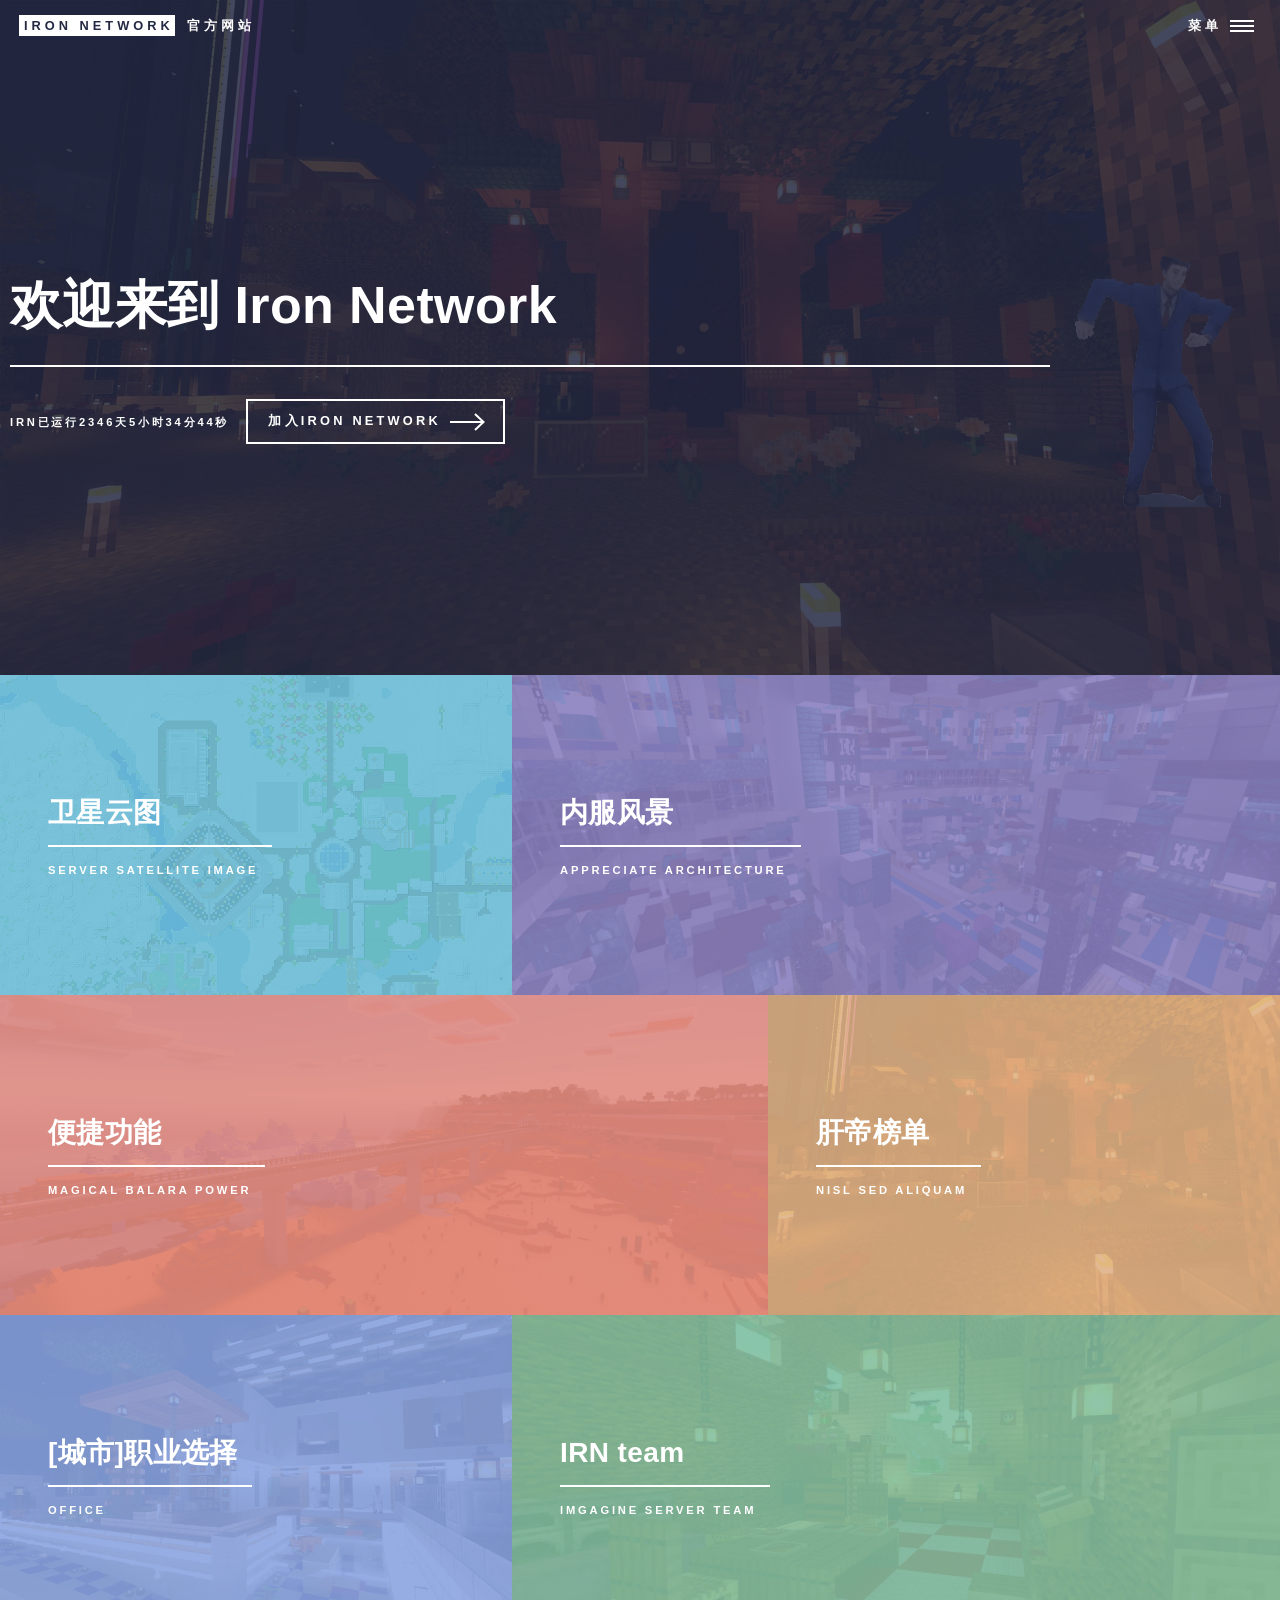
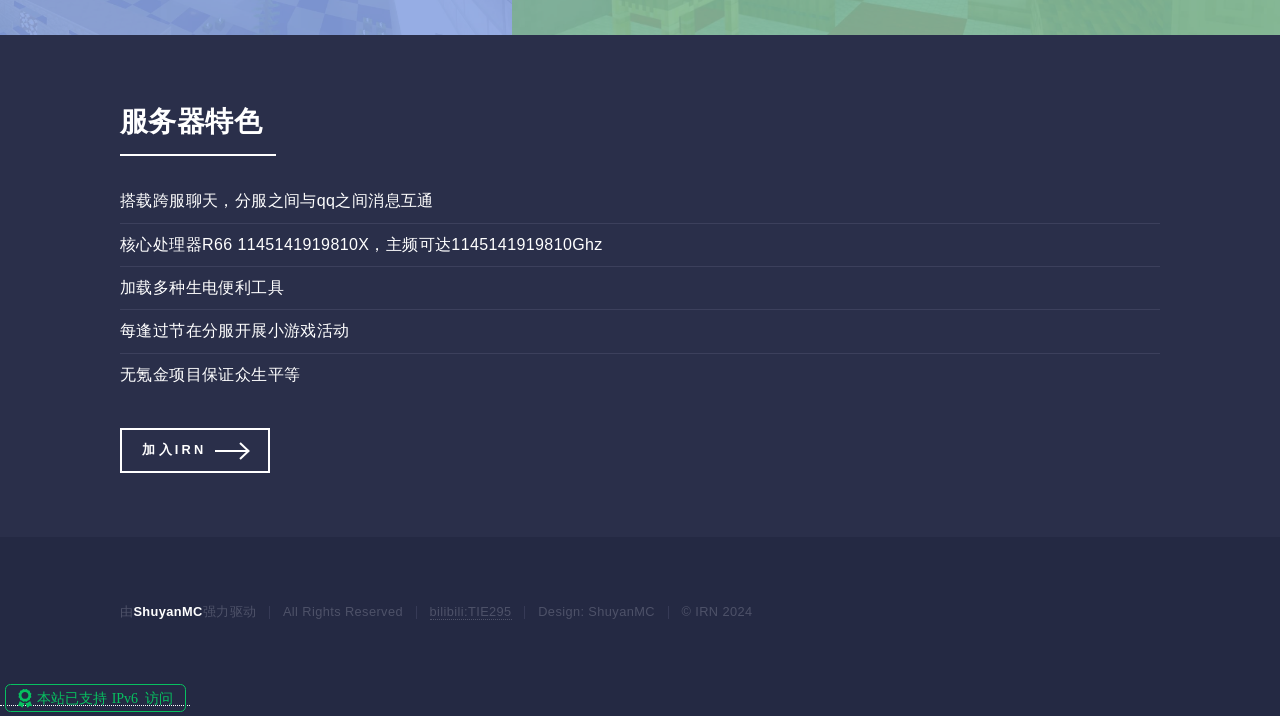
==== index.html @ 26871b65 "amns amns" ====
<!DOCTYPE HTML>
<!--
	Forty by HTML5 UP
	html5up.net | @ajlkn
	Free for personal and commercial use under the CCA 3.0 license (html5up.net/license)
-->
<html>
	<head>
			<title>IRON NETWORK | 官方网站</title>
			<meta charset="utf-8" />
			<meta name="keywords" content="喵喵喵,">
			<meta name="viewport" content="width=device-width, initial-scale=1, user-scalable=no" />
			<link rel="stylesheet" href="ty.css" />
		

		</head>
	<body class="is-preload">

		<!-- Wrapper -->
			<div id="wrapper">

				<!-- Header -->
					<header id="header" class="alt">
						<a href="index.html" class="logo"><strong>Iron Network</strong> <span> 官方网站</span></a>
						<nav>
							<a href="#menu">菜单</a>
						</nav>
					</header>

				<!-- Menu -->
					<nav id="menu">
						<ul class="links">
							<li><a href="index.html">首页</a></li>
							<li><a href="team.html">IR team</a></li>
							<li><a href="function.html">便捷功能</a></li>
							<li><a href="404.html">最新动态</a></li>
							<li><a href="cbd.html">成步堂的表情包库</a></li>
						</ul>
						<ul class="actions stacked">
							<li><a href="https://qm.qq.com/q/AOsXL2hWg2" class="button primary fit">加入玩家交流群</a></li>
						</ul>
					</nav>

				<!-- Banner -->
					<section id="banner" class="major">
						<div class="inner">
							<span class="image">
								<img src="images/pic07.jpg" alt="" />
							</span>
							<header class="major">
								<h1>欢迎来到 Iron Network </h1>
							</header>
							<div class="content">
								<p id="h1"></p>
								<ul class="actions ">
									<li><a href="#two" class="button next scrolly">加入Iron Network</a></li>
									
								</ul>
							</div>
						</div>
					<img src="6666.GIF" alt="" />
					</section>
					<script>
					window.onload=function starttime(){
					        time(h1,'2020/7/4');   
					        ptimer = setTimeout(starttime,1000); 
					}
					    function time(obj,futimg){
					        var nowtime = new Date().getTime(); 
					        var futruetime =  new Date(futimg).getTime(); 
					        var msec = nowtime-futruetime; 
					        var time = (msec/1000);  
					        var day = parseInt(time/86400); 
					        var hour = parseInt(time/3600)-24*day;    
					        var minute = parseInt(time%3600/60); 
					        var second = parseInt(time%60); 
					        obj.innerHTML="IRN已运行"+day+"天"+hour+"小时"+minute+"分"+second+"秒"+""
					}
					</script>

				<!-- Main -->
					<div id="main">

						<!-- One -->
							<section id="one" class="tiles">
								<article>
									<span class="image">
										<img src="images/pic01.png" alt="" />
									</span>
									<header class="major">
										<h3><a href="yun.png" class="link">卫星云图</a></h3>
										<p>Server satellite image</p>
									</header>
								</article>
								<article>
									<span class="image">
										<img src="images/pic28.png" alt="" />
									</span>
									<header class="major">
										<h3><a href="pic.html" class="link">内服风景</a></h3>
										<p>Appreciate architecture</p>
									</header>
								</article>
								<article>
									<span class="image">
										<img src="images/pic37.png" alt="" />
									</span>
									<header class="major">
										<h3><a href="function.html" class="link">便捷功能</a></h3>
										<p>Magical balara power</p>
									</header>
								</article>
								<article>
									<span class="image">
										<img src="./images/pic07.jpg" alt="" />
									</span>
									<header class="major">
										<h3><a href="list-w-1.html" class="link">肝帝榜单</a></h3>
										<p>Nisl sed aliquam</p>
									</header>
								</article>
								<article>
									<span class="image">
										<img src="images/pic05.jpg" alt="" />
									</span>
									<header class="major">
										<h3><a href="jobs.html" class="link">[城市]职业选择</a></h3>
										<p>office</p>
									</header>
								</article>
								<article>
									<span class="image">
										<img src="images/pic02.jpg" alt="" />
									</span>
									<header class="major">
										<h3><a href="team.html" class="link">IRN team</a></h3>
										<p>imgagine server team</p>
									</header>
								</article>
							</section>

						<!-- Two -->
							<section id="two">
								<div class="inner">
									<header class="major">
										<h2>服务器特色</h2>
									</header>
									<ul class="alt">
										<li>搭载跨服聊天，分服之间与qq之间消息互通</li>
										<li>核心处理器R66 1145141919810X，主频可达1145141919810Ghz</li>
										<li>加载多种生电便利工具</li>
										<li>每逢过节在分服开展小游戏活动</li>
										<li>无氪金项目保证众生平等</li>
									</ul>
									<ul class="actions">
										<li><a href="jiao.html" class="button next">加入IRN</a></li>
									</ul>
								</div>
							</section>

					</div>

				<!-- Contact -->
					<footer id="footer">
						<div class="inner">
							<ul class="copyright">
								<li>由<strong>ShuyanMC</strong>强力驱动</li><li>All Rights Reserved</li><li><a href="https://space.bilibili.com/3461577940404347?spm_id_from=333.337.0.0">bilibili:TIE295</a></li><li>Design: ShuyanMC</li><li>&copy; IRN 2024</li>
							</ul>
						</div>
					</footer>

			</div>
<a href="https://ipw.cn/ipv6webcheck/?site=cn.hk.zream1.hayfrp.ink" title="本站支持IPv6访问" target='_blank'><img style='display:inline-block;vertical-align:middle' alt="本站支持IPv6访问" src="ipv6-s1.svg"></a>
		<!-- Scripts -->
			<script src="ty2.js"></script>
			<script>ty.js</script>
	</body>
</html>
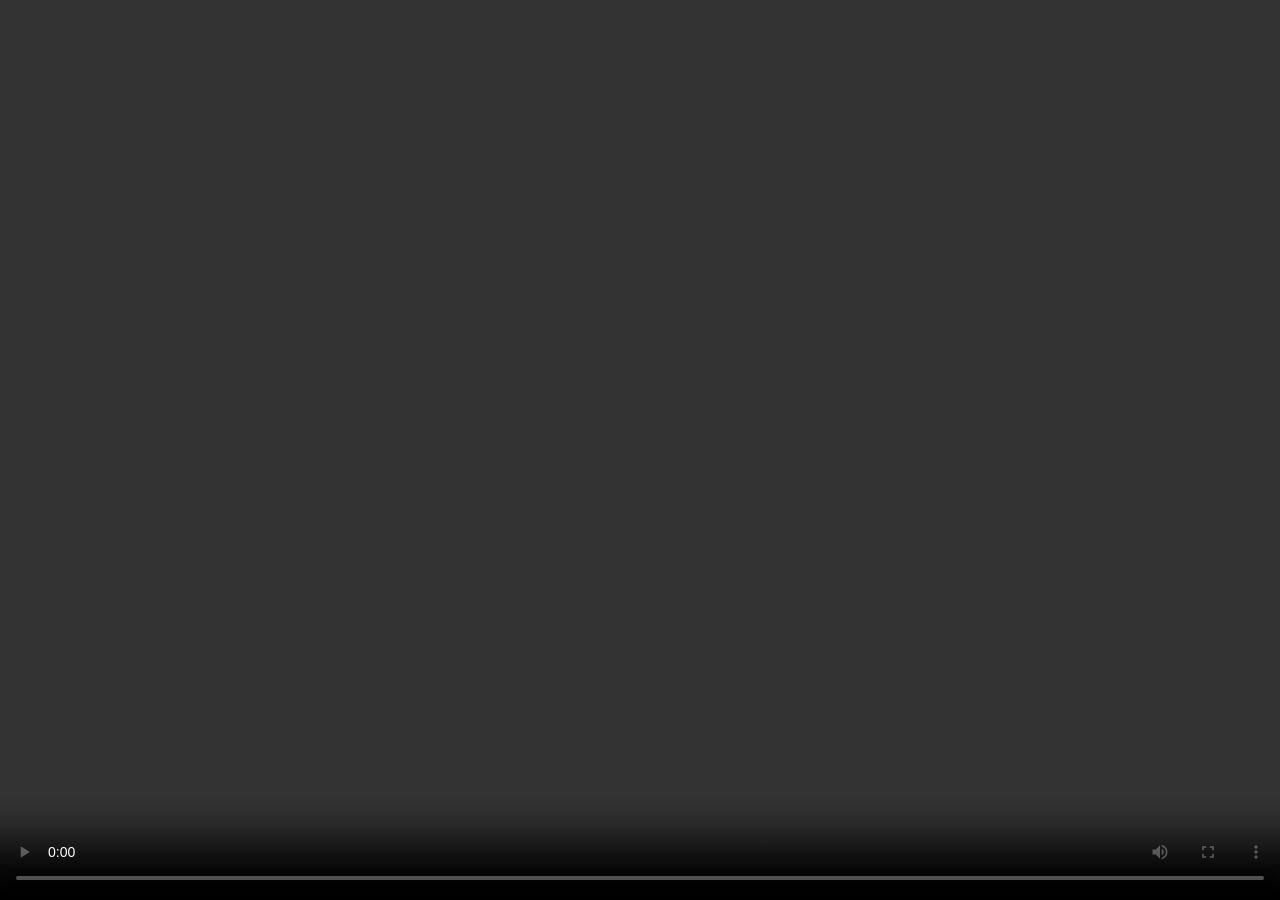
==== commit a4ec6e8a: "index.html" ====
--- a/index.html
+++ b/index.html
@@ -11,11 +11,25 @@
 			<meta name="keywords" content="喵喵喵,">
 			<meta name="viewport" content="width=device-width, initial-scale=1, user-scalable=no" />
 			<link rel="stylesheet" href="ty.css" />
-		
+		<style>
+#introVideo {
+  position: fixed;
+  top: 0;
+  left: 0;
+  width: 100%;
+  height: 100%;
+  object-fit: cover; /* 保持视频比例填充屏幕 */
+}
+</style>
 
 		</head>
 	<body class="is-preload">
-
+<video autoplay controls id="introVideo">
+  <source src="video-3.mp4" type="video/mp4">
+  您的浏览器不支持视频播放。
+</video>
+
+<div id="websiteContent" style="display: none;">
 		<!-- Wrapper -->
 			<div id="wrapper">
 
@@ -33,7 +47,7 @@
 							<li><a href="index.html">首页</a></li>
 							<li><a href="team.html">IR team</a></li>
 							<li><a href="function.html">便捷功能</a></li>
-							<li><a href="404.html">最新动态</a></li>
+							<li><a href="404.html">最新动态</a></li>
 							<li><a href="cbd.html">成步堂的表情包库</a></li>
 						</ul>
 						<ul class="actions stacked">
@@ -53,7 +67,7 @@
 							<div class="content">
 								<p id="h1"></p>
 								<ul class="actions ">
-									<li><a href="#two" class="button next scrolly">加入Iron Network</a></li>
+									<li><a href="#two" class="button next scrolly">加入Iron Network</a></li>
 									
 								</ul>
 							</div>
@@ -172,7 +186,32 @@
 			</div>
 <a href="https://ipw.cn/ipv6webcheck/?site=cn.hk.zream1.hayfrp.ink" title="本站支持IPv6访问" target='_blank'><img style='display:inline-block;vertical-align:middle' alt="本站支持IPv6访问" src="ipv6-s1.svg"></a>
 		<!-- Scripts -->
-			<script src="ty2.js"></script>
+			<script src="ty2.js"></script>
 			<script>ty.js</script>
+</div>
+		<script>
+// 获取视频元素
+var video = document.getElementById('introVideo');
+
+// 尝试播放视频
+video.play().then(() => {
+  // 播放开始
+
+}).catch(error => {
+  // 自动播放失败
+  console.error('视频自动播放失败:', error);
+});
+
+// 监听视频结束事件
+video.addEventListener('ended', function() {
+  this.style.display = 'none';
+  document.getElementById('websiteContent').style.display = 'block';
+});
+
+// 如果需要在一定延迟后隐藏控件，可以使用 setTimeout
+ setTimeout(function() {
+   video.controls = false;
+ }, 5000); // 例如，5秒后隐藏控件
+</script>
 	</body>
-</html>+</html>
